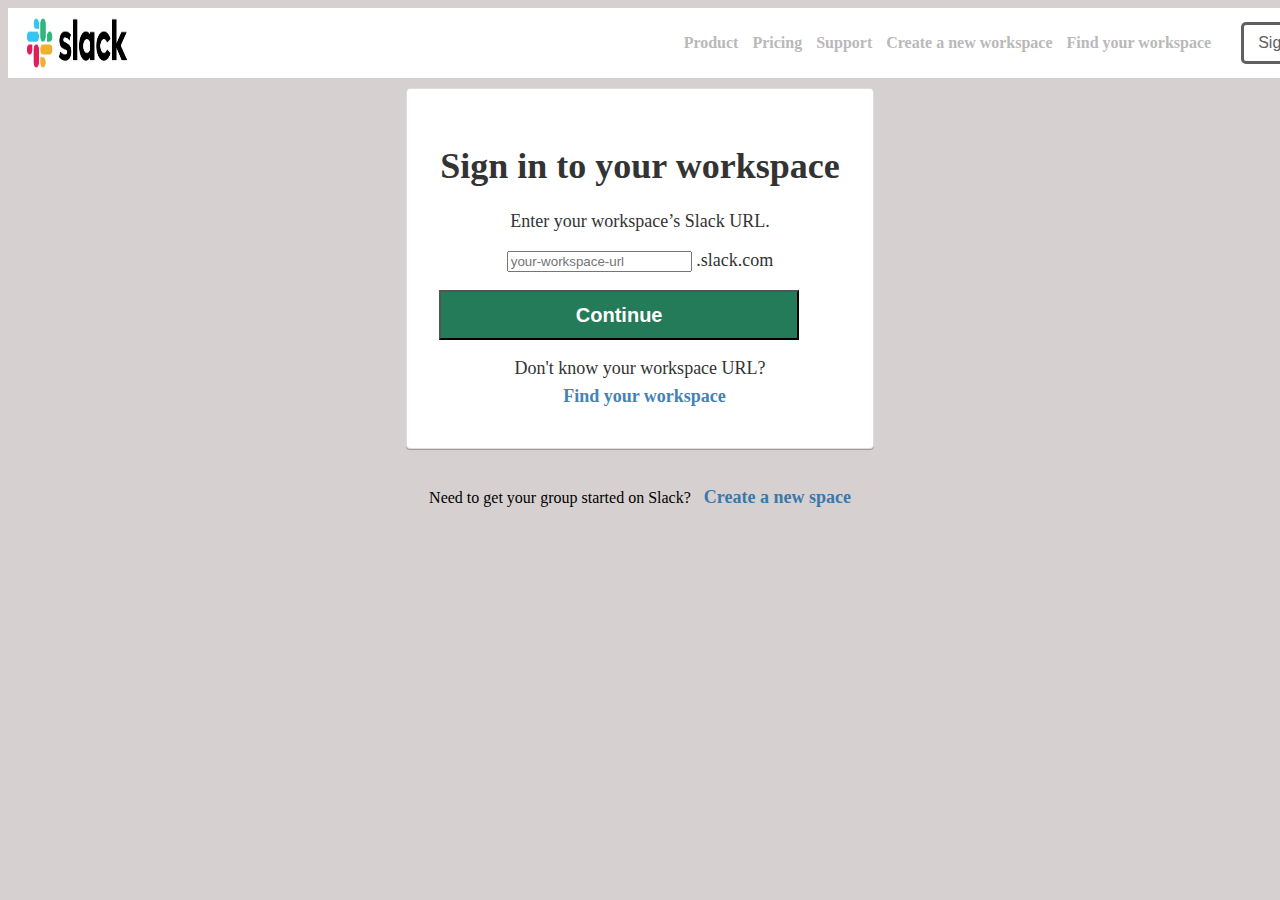
==== public/index.html @ 566ddbd0 "Estructuring files of the project" ====
<!DOCTYPE html>
<html lang="en">

<head>
  <meta charset="UTF-8">
  <meta name="viewport" content="width=device-width, initial-scale=1.0">
  <meta http-equiv="X-UA-Compatible" content="ie=edge">
  <title>Sign In</title>
  <link rel="stylesheet" href="./styles/login-styles.css">
  <link rel="stylesheet" href="https://use.fontawesome.com/releases/v5.8.2/css/all.css"
    integrity="sha384-oS3vJWv+0UjzBfQzYUhtDYW+Pj2yciDJxpsK1OYPAYjqT085Qq/1cq5FLXAZQ7Ay" crossorigin="anonymous">
</head>

<body>

  <div class="top-bar">
    <div class=right-part>
      <a class="logo-img" href="#"></a>
    </div>
    <ul class="left-part">
      <li>
        <a class="left-part__link" href="#">Product</a>
      </li>
      <li>
        <a class="left-part__link" href="#">Pricing</a>
      </li>
      <li>
        <a class="left-part__link" href="#">Support</a>
      </li>
      <li>
        <a class="left-part__link" href="">Create a new workspace</a>
      </li>
      <li>
        <a class="left-part__link" href="">Find your workspace</a>
      </li>
      <li>
        <button class="left-part__login" href="">Sign In</button>
      </li>
    </ul>
  </div>
  </div>

  <div class="div_form">
    <form class="form" name="login">
      <div class="form__group">
        <h1>Sign in to your workspace</h1>
        <p>Enter your workspace’s Slack URL.</p>
        <p class="form__input-place">
          <input id="my_user" name="usuario" type="text" class="form-control" placeholder="your-workspace-url">
          <span>.slack.com</span>
        </p>
      </div>
      <button onclick="Login()" class="form__button" type="button">Continue <i class="fas fa-arrow-right"></i></button>
      <p class="form__question">Don't know your workspace URL?
        <a class="form__remember">Find your workspace</a>
      </p>
    </form>
  </div>
  <div class="bottom">
    <p class="bottom__question">Need to get your group started on Slack?
      <a class="bottom__create" href="#">Create a new space</a>
    </p>
  </div>

  <script src="./js/login.js"></script>
</body>

</html>
---- public/styles/login-styles.css ----
body {
  background: rgb(214, 208, 208) !important;
}

.logo-img {
  background: url(../assets/slack_logo.png) left top no-repeat;
  background-size: 106px 60px;
  height: 55px;
  width: 160px;
  float: left;
  margin: 5px 0 0 1rem;
}

.left-part__login {
  border: 2px solid #606060;
  padding: 10px 14px 10px;
  line-height: 1em;
  text-decoration: none;
  color: #616061;
  background: white;
  border-radius: 4px;
  font-size: 12pt;
  margin-left: 17px;
  margin-right: 10px;
  box-shadow: 0 0 0 1px #616061;
  cursor: pointer;
}

.left-part__login:hover {
  color: black;
}

.top-bar {
  height: 70px;
  width: 1351px;
  background: #ffffff;
  display: flex;
  justify-content: space-between;
}

.top-bar a {
  text-decoration: none;
}

.right-part {
  display: flex;
  justify-content: center;
}

.right-part a {
  font-size: 20px;
}

.left-part {
  list-style-type: none;
  margin: 0 20px 0 0;
  padding: 0;
  float: right;
  line-height: 70px;
  display: block;
}

.left-part li {
  display: inline-block;
  justify-content: space-around;
  margin: 0 5px;
}

.left-part__link:hover {
  background: #e6e6e6;
  color: rgb(58, 54, 54);
}

.right-part a {
  font-weight: 900;
  color: black;
}

.left-part a {
  color: rgb(185, 185, 185);
  font-weight: 900;
}

.div_form {
  width: 37%;
  color: #333333;
  margin: 0 auto;
  padding: 10px 0;
  align-items: center;
  justify-content: space-around;
  display: flex;
  flex-wrap: wrap;
  height: 330px;
}

.form {
  background-color: #fff;
  border-radius: 0.25rem;
  box-shadow: 0 1px 0 rgba(0, 0, 0, 0.25);
  padding: 2rem 2rem 1rem;
  margin: 0 auto 2rem;
  position: relative;
  border: 1px solid #ddd;
}

.form__group {
  text-align: center;
  font-size: 18px;
}

.form_center {
  justify-self: center;
  padding: 25px;
}

.form__button {
  background: #237b5a;
  width: 360px;
  height: 50px;
  color: white;
  font-size: 20px;
  font-weight: 900;
}

.form__question {
  text-align: center !important;
  font-size: 18px;
}

.form__remember {
  font-size: 18px !important;
  text-decoration: none;
  color: #1363a3;
  display: inline-block;
  font-size: 15px;
  font-weight: 700;
  margin-left: 9px;
  position: relative;
  cursor: pointer;
  line-height: 1em;
  padding: 8px 7px 9px;
  border-radius: 5px;
  opacity: 0.8;
}

.bottom {
  margin-top: 60px;
  text-align: center;
}

.bottom__create {
  font-size: 18px !important;
  text-decoration: none;
  color: #1363a3;
  display: inline-block;
  font-size: 15px;
  font-weight: 700;
  margin-left: 9px;
  position: relative;
  cursor: pointer;
  line-height: 1em;
  border-radius: 5px;
  opacity: 0.8;
}

/* helpers */

.bwhite {
  background: #ffffff !important;
}

.inline {
  display: flex;
  flex-direction: row;
  align-items: center;
}
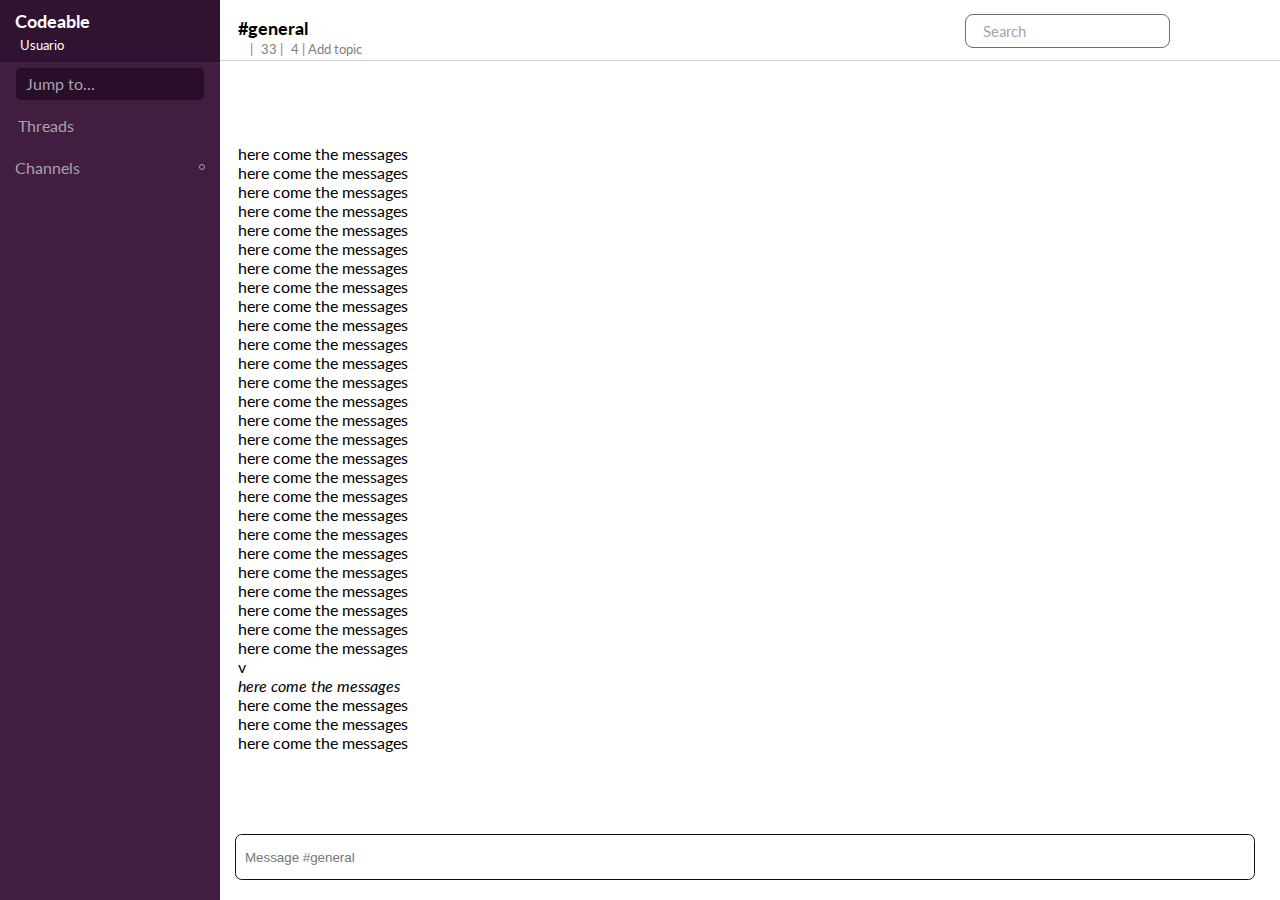
==== commit 7243f27c: "Add CSS details" ====
--- a/public/index.html
+++ b/public/index.html
@@ -1,68 +1,120 @@
 <!DOCTYPE html>
 <html lang="en">
+  <head>
+    <meta charset="UTF-8" />
+    <meta name="viewport" content="width=device-width, initial-scale=1.0" />
+    <meta http-equiv="X-UA-Compatible" content="ie=edge" />
+    <title>Slack Clone</title>
+    <link rel="stylesheet" href="style.css" />
+    <link
+      rel="stylesheet"
+      href="https://use.fontawesome.com/releases/v5.8.2/css/all.css"
+      integrity="sha384-oS3vJWv+0UjzBfQzYUhtDYW+Pj2yciDJxpsK1OYPAYjqT085Qq/1cq5FLXAZQ7Ay"
+      crossorigin="anonymous"
+    />
+    <link
+      href="https://fonts.googleapis.com/css?family=Lato&display=swap"
+      rel="stylesheet"
+    />
+  </head>
 
-<head>
-  <meta charset="UTF-8">
-  <meta name="viewport" content="width=device-width, initial-scale=1.0">
-  <meta http-equiv="X-UA-Compatible" content="ie=edge">
-  <title>Sign In</title>
-  <link rel="stylesheet" href="./styles/login-styles.css">
-  <link rel="stylesheet" href="https://use.fontawesome.com/releases/v5.8.2/css/all.css"
-    integrity="sha384-oS3vJWv+0UjzBfQzYUhtDYW+Pj2yciDJxpsK1OYPAYjqT085Qq/1cq5FLXAZQ7Ay" crossorigin="anonymous">
-</head>
-
-<body>
-
-  <div class="top-bar">
-    <div class=right-part>
-      <a class="logo-img" href="#"></a>
+  <body>
+    <div class="left-column">
+      <div class="user">
+        <div class="title-user">
+          <p class="codeable">Codeable <i class="fas fa-chevron-down"></i></p>
+          <p id="current_user" class="usuario">
+            <i class="fas fa-circle"></i> Usuario
+          </p>
+        </div>
+        <div class="bell">
+          <i class="far fa-bell"></i>
+          <span class="tooltiptext">Notifications</span>
+        </div>
+      </div>
+      <div class="jump-to">
+        <div class="left-part">
+          <i class="fas fa-search"></i>
+          <span>Jump to...</span>
+        </div>
+        <span class="directions">Ctrl + K</span>
+      </div>
+      <div class="threads"><i class="far fa-comment-dots"></i> Threads</div>
+      <div class="channels-list">
+        <div id="title-plus" class="title-plus">
+          <span>Channels</span>
+          <i class="fas fa-plus"></i>
+        </div>
+        <section id="channels"></section>
+      </div>
     </div>
-    <ul class="left-part">
-      <li>
-        <a class="left-part__link" href="#">Product</a>
-      </li>
-      <li>
-        <a class="left-part__link" href="#">Pricing</a>
-      </li>
-      <li>
-        <a class="left-part__link" href="#">Support</a>
-      </li>
-      <li>
-        <a class="left-part__link" href="">Create a new workspace</a>
-      </li>
-      <li>
-        <a class="left-part__link" href="">Find your workspace</a>
-      </li>
-      <li>
-        <button class="left-part__login" href="">Sign In</button>
-      </li>
-    </ul>
-  </div>
-  </div>
-
-  <div class="div_form">
-    <form class="form" name="login">
-      <div class="form__group">
-        <h1>Sign in to your workspace</h1>
-        <p>Enter your workspace’s Slack URL.</p>
-        <p class="form__input-place">
-          <input id="my_user" name="usuario" type="text" class="form-control" placeholder="your-workspace-url">
-          <span>.slack.com</span>
-        </p>
+    <div class="right-column">
+      <div class="header">
+        <div class="channel-info">
+          <p class="channel-title" id="channel-title">#general</p>
+          <div class="quick-options-and-topics">
+            <i class="far fa-star"></i> | <i class="far fa-user"></i> 33 |
+            <i class="fas fa-thumbtack"></i> 4 | Add topic
+          </div>
+        </div>
+        <div class="channel-options">
+          <i class="fas fa-phone"></i>
+          <i class="fas fa-info-circle"></i>
+          <i class="fas fa-cog"></i>
+          <div class="search-box">
+            <i class="fas fa-search"></i>
+            <span>Search</span>
+          </div>
+          <i class="fas fa-at"></i>
+          <i class="far fa-star"></i>
+          <i class="fas fa-ellipsis-v"></i>
+        </div>
       </div>
-      <button onclick="Login()" class="form__button" type="button">Continue <i class="fas fa-arrow-right"></i></button>
-      <p class="form__question">Don't know your workspace URL?
-        <a class="form__remember">Find your workspace</a>
-      </p>
-    </form>
-  </div>
-  <div class="bottom">
-    <p class="bottom__question">Need to get your group started on Slack?
-      <a class="bottom__create" href="#">Create a new space</a>
-    </p>
-  </div>
-
-  <script src="./js/login.js"></script>
-</body>
-
-</html>+      <div class="msg-display">
+        here come the messages
+        <p>here come the messages</p>
+        <p>here come the messages</p>
+        <p>here come the messages</p>
+        <p>here come the messages</p>
+        <p>here come the messages</p>
+        <p>here come the messages</p>
+        <p>here come the messages</p>
+        <p>here come the messages</p>
+        <p>here come the messages</p>
+        <p>here come the messages</p>
+        <p>here come the messages</p>
+        <p>here come the messages</p>
+        <p>here come the messages</p>
+        <p>here come the messages</p>
+        <p>here come the messages</p>
+        <p>here come the messages</p>
+        <p>here come the messages</p>
+        <p>here come the messages</p>
+        <p>here come the messages</p>
+        <p>here come the messages</p>
+        <p>here come the messages</p>
+        <p>here come the messages</p>
+        <p>here come the messages</p>
+        <p>here come the messages</p>
+        <p>here come the messages</p>
+        <p>here come the messages</p>
+        v
+        <var> <p>here come the messages</p></var>
+        <p>here come the messages</p>
+        <p>here come the messages</p>
+        <p>here come the messages</p>
+      </div>
+      <div class="input-msg">
+        <form action="sendmessage">
+          <input
+            type="text"
+            id="input-message"
+            class="input-message"
+            placeholder="Message #general"
+          />
+        </form>
+      </div>
+    </div>
+    <script src="main.js"></script>
+  </body>
+</html>
--- a/public/style.css
+++ b/public/style.css
@@ -0,0 +1,344 @@
+body {
+  display: grid;
+  grid-template-columns: 220px 1fr;
+  margin: 0px;
+  font-family: "Lato", sans-serif;
+}
+
+p {
+  margin: 0px;
+  padding: 0px;
+}
+
+span {
+  color: #a7a3a8;
+}
+
+.left-column {
+  display: flex;
+  flex-direction: column;
+  align-items: center;
+  background-color: #411d40;
+  height: 100vh;
+}
+
+.left-column p {
+  color: #a7a3a8;
+}
+
+.fa-chevron-down,
+.fa-bell,
+.fa-plus {
+  color: #a7a3a8 !important;
+}
+
+.fa-chevron-down,
+.fa-plus {
+  font-size: 8px;
+}
+
+.fa-chevron-down {
+  margin-left: 6px;
+}
+
+.fa-plus {
+  border: 1px solid #a7a3a8;
+  border-radius: 50%;
+  padding: 2px;
+  font-size: 10px;
+}
+
+.fa-plus:hover {
+  color: whitesmoke !important;
+}
+
+.fa-bell {
+  padding-top: 2px;
+  padding-right: 2px;
+  font-size: 20px;
+}
+
+.bell .tooltiptext {
+  visibility: hidden;
+  width: 120px;
+  background-color: black;
+  color: #fff;
+  text-align: center;
+  padding: 3px 0;
+  border-radius: 6px;
+  position: absolute;
+  z-index: 1;
+  margin-left: -11px;
+  font-size: 15px;
+}
+
+.bell:hover .tooltiptext {
+  visibility: visible;
+}
+
+.fa-circle {
+  color: rgb(70, 168, 127);
+  font-size: 9px;
+  margin-right: 5px;
+}
+
+.user {
+  display: flex;
+  flex-direction: row;
+  justify-content: space-between;
+  padding-top: 10px;
+  padding-bottom: 9px;
+  width: 100%;
+}
+
+.user:hover {
+  background-color: #301231;
+  cursor: pointer;
+}
+
+.user:hover .usuario {
+  color: white !important;
+}
+
+.fa-bell:hover {
+  color: white !important;
+}
+
+.title-user {
+  padding-left: 15px;
+}
+
+.bell {
+  padding-right: 15px;
+}
+
+.codeable {
+  font-size: 18px;
+  font-weight: bold;
+  display: flex;
+  align-items: center;
+  color: white !important;
+}
+
+.usuario {
+  display: flex;
+  align-items: center;
+  font-size: 13px;
+  margin-top: 5px;
+}
+
+.jump-to {
+  display: flex;
+  flex-direction: row;
+  justify-content: space-between;
+  width: 80%;
+  padding: 0.4em;
+  background-color: #280e29;
+  font-size: 16px;
+  border-radius: 0.3em;
+  margin-top: 6px;
+}
+
+.fa-search {
+  font-size: 12px;
+  color: #a7a3a8;
+  margin-left: 2px;
+  margin-right: 2px;
+}
+
+.directions {
+  visibility: hidden;
+}
+
+.jump-to:hover {
+  cursor: pointer;
+}
+
+.jump-to:hover .directions {
+  visibility: visible;
+}
+
+.threads {
+  font-size: 15.5px;
+  width: 88%;
+  display: flex;
+  color: #a7a3a8;
+  margin-top: 13px;
+  margin-bottom: 20px;
+  padding-left: 7px;
+  padding-right: 7px;
+  padding-top: 4px;
+  padding-bottom: 3px;
+}
+
+.threads:hover {
+  background-color: #301231;
+  cursor: pointer;
+}
+
+.fa-comment-dots {
+  margin-right: 5px;
+}
+
+.channels-list {
+  width: 86%;
+}
+
+.title-plus {
+  display: flex;
+  flex-direction: row;
+  justify-content: space-between;
+  align-items: center;
+  margin-bottom: 8px;
+}
+
+.title-plus:hover {
+  cursor: pointer;
+}
+
+.title-plus:hover span {
+  color: white !important;
+}
+
+.channel-item {
+  padding-top: 3px;
+  padding-bottom: 3px;
+}
+
+.channel-item:hover {
+  background-color: #301231;
+  cursor: pointer;
+}
+
+.right-column {
+  display: flex;
+  flex-direction: column;
+  height: 100vh;
+  justify-content: space-between;
+  align-items: center;
+}
+
+.header {
+  display: flex;
+  justify-content: space-between;
+  height: 42px;
+  width: 100%;
+  align-items: center;
+  padding-top: 11px;
+  padding-bottom: 7px;
+  border-bottom: 1px solid lightgray;
+}
+
+.channel-info {
+  margin-top: 10px;
+  margin-left: 18px;
+}
+
+.channel-title {
+  font-weight: bolder;
+  font-size: 18px;
+  margin-bottom: 2px;
+}
+
+.quick-options-and-topics {
+  font-size: 13px;
+  color: #827f83;
+}
+
+.channel-options {
+  display: flex;
+  align-items: center;
+}
+
+.fa-star {
+  padding-right: 3px;
+}
+
+.fa-user {
+  padding-left: 3px;
+  padding-right: 2px;
+}
+
+.fa-thumbtack {
+  padding-left: 3px;
+  padding-right: 2px;
+}
+
+.fa-phone,
+.fa-info-circle,
+.fa-cog,
+.fa-at,
+.fa-star,
+.fa-ellipsis-v {
+  height: 22px;
+  width: 22px;
+  padding: 6px;
+  color: #827f83;
+}
+
+.fa-user:hover,
+.fa-thumbtack:hover,
+.fa-phone:hover,
+.fa-info-circle:hover,
+.fa-cog:hover,
+.fa-ellipsis-v:hover {
+  color: rgb(48, 96, 158);
+  cursor: pointer;
+}
+
+.fa-star:hover {
+  color: yellow;
+  cursor: pointer;
+}
+
+.fa-at:hover {
+  color: red;
+  cursor: pointer;
+}
+
+.search-box {
+  height: 32px;
+  width: 195px;
+  border-radius: 0.5em;
+  padding-left: 0.5em;
+  border: 1px solid rgb(110, 110, 110);
+  color: rgb(196, 196, 196);
+  display: flex;
+  align-items: center;
+  margin-right: 8px;
+  margin-bottom: 3px;
+}
+
+.search-box span {
+  margin-left: 5px;
+  font-size: 15px;
+}
+
+.search-box .fa-search {
+  font-size: 15px;
+}
+
+.search-box:hover span,
+.search-box:hover .fa-search {
+  color: rgb(48, 96, 158);
+  cursor: pointer;
+}
+
+.input-msg {
+  width: 100%;
+}
+
+.msg-display {
+  overflow-y: auto;
+  width: 98%;
+  padding-left: 15px;
+}
+
+.input-message {
+  padding: 9px 66px 9px 9px;
+  margin: 0px 15px 20px 15px;
+  width: 89%;
+  height: 26px;
+  border: 1px solid rgb(15, 15, 15);
+  border-radius: 0.5em;
+}
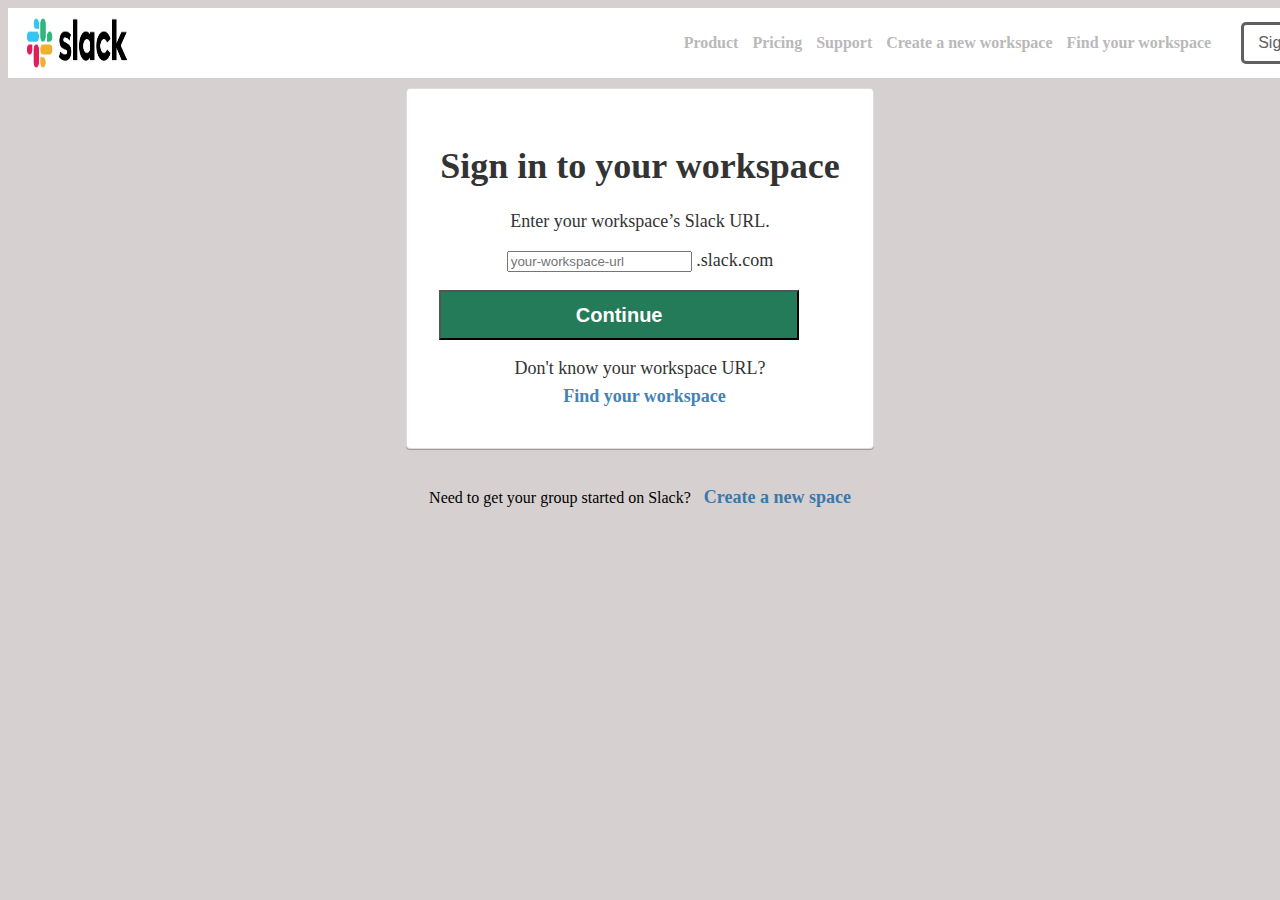
==== commit d1601762: "Add CSS for header and message input box, and hovers" ====
--- a/public/index.html
+++ b/public/index.html
@@ -1,120 +1,64 @@
 <!DOCTYPE html>
 <html lang="en">
   <head>
-    <meta charset="UTF-8" />
-    <meta name="viewport" content="width=device-width, initial-scale=1.0" />
-    <meta http-equiv="X-UA-Compatible" content="ie=edge" />
-    <title>Slack Clone</title>
-    <link rel="stylesheet" href="style.css" />
-    <link
-      rel="stylesheet"
-      href="https://use.fontawesome.com/releases/v5.8.2/css/all.css"
-      integrity="sha384-oS3vJWv+0UjzBfQzYUhtDYW+Pj2yciDJxpsK1OYPAYjqT085Qq/1cq5FLXAZQ7Ay"
-      crossorigin="anonymous"
-    />
-    <link
-      href="https://fonts.googleapis.com/css?family=Lato&display=swap"
-      rel="stylesheet"
-    />
+    <meta charset="UTF-8">
+    <meta name="viewport" content="width=device-width, initial-scale=1.0">
+    <meta http-equiv="X-UA-Compatible" content="ie=edge">
+    <title>Sign In</title>
+    <link rel="stylesheet" href="./styles/login-styles.css">
+    <link rel="stylesheet" href="https://use.fontawesome.com/releases/v5.8.2/css/all.css"
+      integrity="sha384-oS3vJWv+0UjzBfQzYUhtDYW+Pj2yciDJxpsK1OYPAYjqT085Qq/1cq5FLXAZQ7Ay" crossorigin="anonymous">
   </head>
+  <body>
+    <div class="top-bar">
+      <div class=right-part>
+        <a class="logo-img" href="#"></a>
+      </div>
+      <ul class="left-part">
+        <li>
+          <a class="left-part__link" href="#">Product</a>
+        </li>
+        <li>
+          <a class="left-part__link" href="#">Pricing</a>
+        </li>
+        <li>
+          <a class="left-part__link" href="#">Support</a>
+        </li>
+        <li>
+          <a class="left-part__link" href="">Create a new workspace</a>
+        </li>
+        <li>
+          <a class="left-part__link" href="">Find your workspace</a>
+        </li>
+        <li>
+          <button class="left-part__login" href="">Sign In</button>
+        </li>
+      </ul>
+    </div>
+    </div>
 
-  <body>
-    <div class="left-column">
-      <div class="user">
-        <div class="title-user">
-          <p class="codeable">Codeable <i class="fas fa-chevron-down"></i></p>
-          <p id="current_user" class="usuario">
-            <i class="fas fa-circle"></i> Usuario
+    <div class="div_form">
+      <form class="form" name="login">
+        <div class="form__group">
+          <h1>Sign in to your workspace</h1>
+          <p>Enter your workspace’s Slack URL.</p>
+          <p class="form__input-place">
+            <input id="my_user" name="usuario" type="text" class="form-control" placeholder="your-workspace-url">
+            <span>.slack.com</span>
           </p>
         </div>
-        <div class="bell">
-          <i class="far fa-bell"></i>
-          <span class="tooltiptext">Notifications</span>
-        </div>
-      </div>
-      <div class="jump-to">
-        <div class="left-part">
-          <i class="fas fa-search"></i>
-          <span>Jump to...</span>
-        </div>
-        <span class="directions">Ctrl + K</span>
-      </div>
-      <div class="threads"><i class="far fa-comment-dots"></i> Threads</div>
-      <div class="channels-list">
-        <div id="title-plus" class="title-plus">
-          <span>Channels</span>
-          <i class="fas fa-plus"></i>
-        </div>
-        <section id="channels"></section>
-      </div>
+        <button onclick="Login()" class="form__button" type="button">Continue <i class="fas fa-arrow-right"></i></button>
+        <p class="form__question">Don't know your workspace URL?
+          <a class="form__remember">Find your workspace</a>
+        </p>
+      </form>
     </div>
-    <div class="right-column">
-      <div class="header">
-        <div class="channel-info">
-          <p class="channel-title" id="channel-title">#general</p>
-          <div class="quick-options-and-topics">
-            <i class="far fa-star"></i> | <i class="far fa-user"></i> 33 |
-            <i class="fas fa-thumbtack"></i> 4 | Add topic
-          </div>
-        </div>
-        <div class="channel-options">
-          <i class="fas fa-phone"></i>
-          <i class="fas fa-info-circle"></i>
-          <i class="fas fa-cog"></i>
-          <div class="search-box">
-            <i class="fas fa-search"></i>
-            <span>Search</span>
-          </div>
-          <i class="fas fa-at"></i>
-          <i class="far fa-star"></i>
-          <i class="fas fa-ellipsis-v"></i>
-        </div>
-      </div>
-      <div class="msg-display">
-        here come the messages
-        <p>here come the messages</p>
-        <p>here come the messages</p>
-        <p>here come the messages</p>
-        <p>here come the messages</p>
-        <p>here come the messages</p>
-        <p>here come the messages</p>
-        <p>here come the messages</p>
-        <p>here come the messages</p>
-        <p>here come the messages</p>
-        <p>here come the messages</p>
-        <p>here come the messages</p>
-        <p>here come the messages</p>
-        <p>here come the messages</p>
-        <p>here come the messages</p>
-        <p>here come the messages</p>
-        <p>here come the messages</p>
-        <p>here come the messages</p>
-        <p>here come the messages</p>
-        <p>here come the messages</p>
-        <p>here come the messages</p>
-        <p>here come the messages</p>
-        <p>here come the messages</p>
-        <p>here come the messages</p>
-        <p>here come the messages</p>
-        <p>here come the messages</p>
-        <p>here come the messages</p>
-        v
-        <var> <p>here come the messages</p></var>
-        <p>here come the messages</p>
-        <p>here come the messages</p>
-        <p>here come the messages</p>
-      </div>
-      <div class="input-msg">
-        <form action="sendmessage">
-          <input
-            type="text"
-            id="input-message"
-            class="input-message"
-            placeholder="Message #general"
-          />
-        </form>
-      </div>
+    <div class="bottom">
+      <p class="bottom__question">Need to get your group started on Slack?
+        <a class="bottom__create" href="#">Create a new space</a>
+      </p>
     </div>
-    <script src="main.js"></script>
+
+    <script src="./js/login.js"></script>
   </body>
 </html>
--- a/public/styles/login-styles.css
+++ b/public/styles/login-styles.css
@@ -0,0 +1,176 @@
+body {
+  background: rgb(214, 208, 208) !important;
+}
+
+.logo-img {
+  background: url(../assets/slack_logo.png) left top no-repeat;
+  background-size: 106px 60px;
+  height: 55px;
+  width: 160px;
+  float: left;
+  margin: 5px 0 0 1rem;
+}
+
+.left-part__login {
+  border: 2px solid #606060;
+  padding: 10px 14px 10px;
+  line-height: 1em;
+  text-decoration: none;
+  color: #616061;
+  background: white;
+  border-radius: 4px;
+  font-size: 12pt;
+  margin-left: 17px;
+  margin-right: 10px;
+  box-shadow: 0 0 0 1px #616061;
+  cursor: pointer;
+}
+
+.left-part__login:hover {
+  color: black;
+}
+
+.top-bar {
+  height: 70px;
+  width: 1351px;
+  background: #ffffff;
+  display: flex;
+  justify-content: space-between;
+}
+
+.top-bar a {
+  text-decoration: none;
+}
+
+.right-part {
+  display: flex;
+  justify-content: center;
+}
+
+.right-part a {
+  font-size: 20px;
+}
+
+.left-part {
+  list-style-type: none;
+  margin: 0 20px 0 0;
+  padding: 0;
+  float: right;
+  line-height: 70px;
+  display: block;
+}
+
+.left-part li {
+  display: inline-block;
+  justify-content: space-around;
+  margin: 0 5px;
+}
+
+.left-part__link:hover {
+  background: #e6e6e6;
+  color: rgb(58, 54, 54);
+}
+
+.right-part a {
+  font-weight: 900;
+  color: black;
+}
+
+.left-part a {
+  color: rgb(185, 185, 185);
+  font-weight: 900;
+}
+
+.div_form {
+  width: 37%;
+  color: #333333;
+  margin: 0 auto;
+  padding: 10px 0;
+  align-items: center;
+  justify-content: space-around;
+  display: flex;
+  flex-wrap: wrap;
+  height: 330px;
+}
+
+.form {
+  background-color: #fff;
+  border-radius: 0.25rem;
+  box-shadow: 0 1px 0 rgba(0, 0, 0, 0.25);
+  padding: 2rem 2rem 1rem;
+  margin: 0 auto 2rem;
+  position: relative;
+  border: 1px solid #ddd;
+}
+
+.form__group {
+  text-align: center;
+  font-size: 18px;
+}
+
+.form_center {
+  justify-self: center;
+  padding: 25px;
+}
+
+.form__button {
+  background: #237b5a;
+  width: 360px;
+  height: 50px;
+  color: white;
+  font-size: 20px;
+  font-weight: 900;
+}
+
+.form__question {
+  text-align: center !important;
+  font-size: 18px;
+}
+
+.form__remember {
+  font-size: 18px !important;
+  text-decoration: none;
+  color: #1363a3;
+  display: inline-block;
+  font-size: 15px;
+  font-weight: 700;
+  margin-left: 9px;
+  position: relative;
+  cursor: pointer;
+  line-height: 1em;
+  padding: 8px 7px 9px;
+  border-radius: 5px;
+  opacity: 0.8;
+}
+
+.bottom {
+  margin-top: 60px;
+  text-align: center;
+}
+
+.bottom__create {
+  font-size: 18px !important;
+  text-decoration: none;
+  color: #1363a3;
+  display: inline-block;
+  font-size: 15px;
+  font-weight: 700;
+  margin-left: 9px;
+  position: relative;
+  cursor: pointer;
+  line-height: 1em;
+  border-radius: 5px;
+  opacity: 0.8;
+}
+
+/* helpers */
+
+.bwhite {
+  background: #ffffff !important;
+}
+
+.inline {
+  display: flex;
+  flex-direction: row;
+  align-items: center;
+}
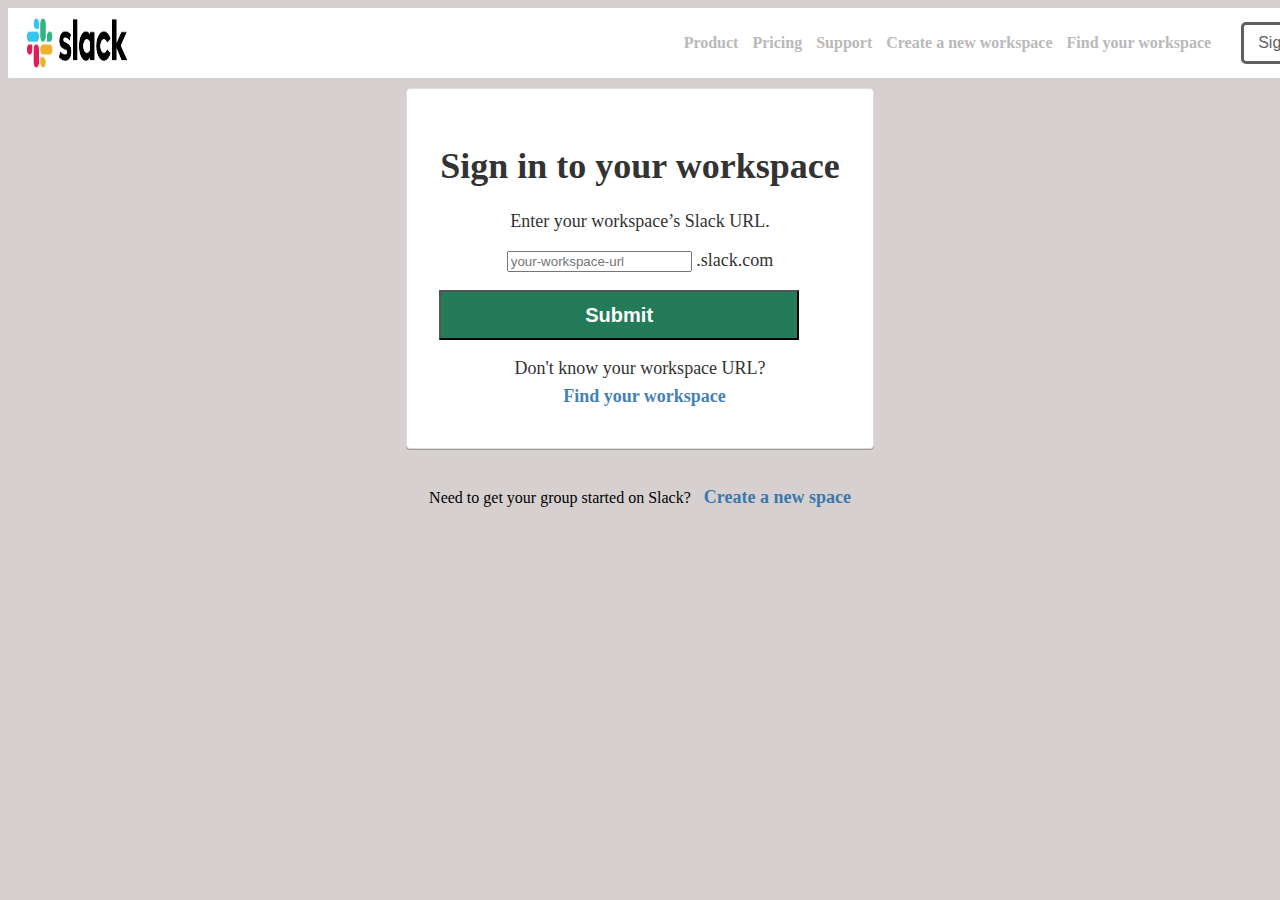
==== commit c7a8ab7c: "Fix login bug" ====
--- a/public/index.html
+++ b/public/index.html
@@ -38,7 +38,7 @@
     </div>
 
     <div class="div_form">
-      <form class="form" name="login">
+      <form class="form" name="login" action="javascript:Login();">
         <div class="form__group">
           <h1>Sign in to your workspace</h1>
           <p>Enter your workspace’s Slack URL.</p>
@@ -47,7 +47,7 @@
             <span>.slack.com</span>
           </p>
         </div>
-        <button onclick="Login()" class="form__button" type="button">Continue <i class="fas fa-arrow-right"></i></button>
+        <input type="submit" onclick="Login()" class="form__button" type="button"></i></input>
         <p class="form__question">Don't know your workspace URL?
           <a class="form__remember">Find your workspace</a>
         </p>
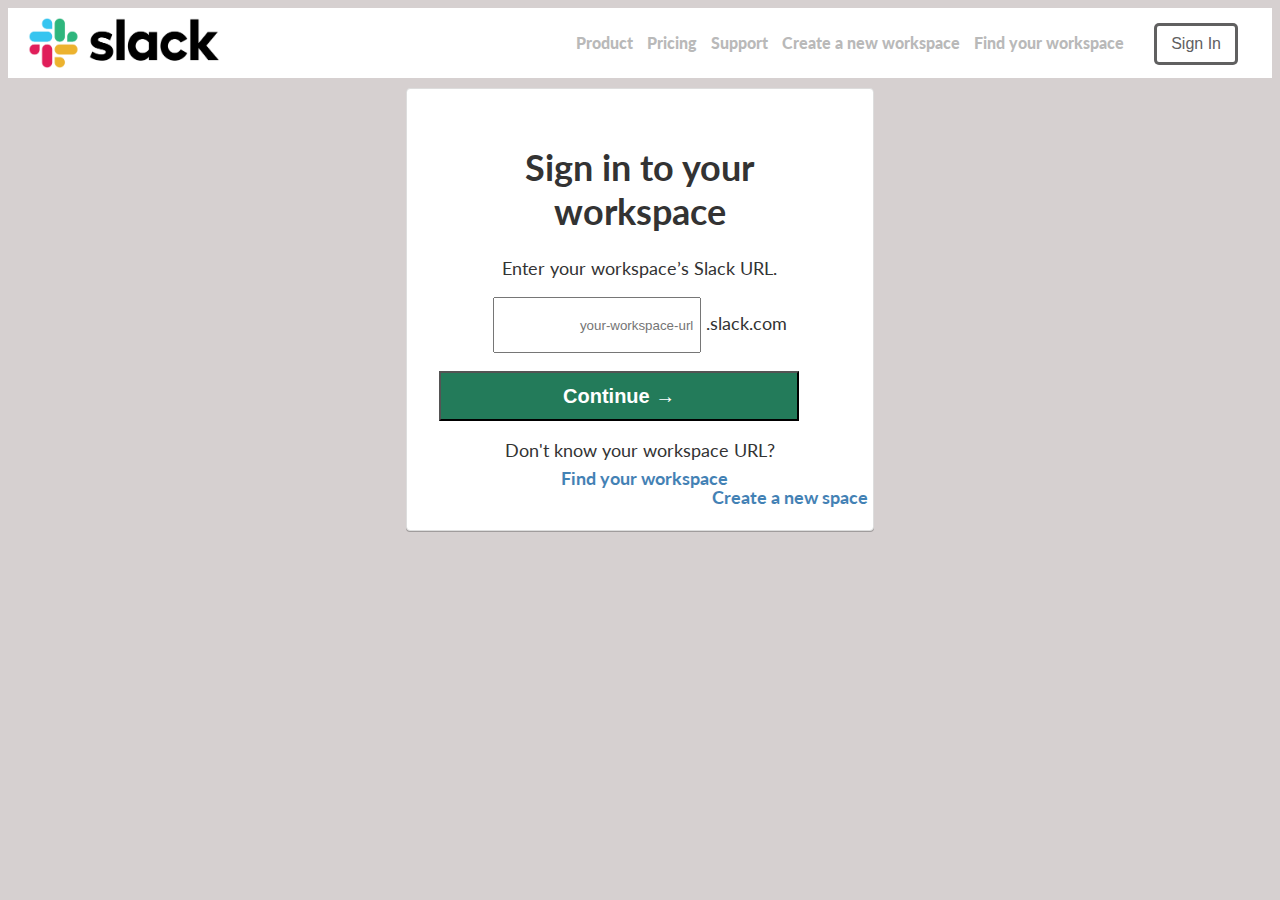
==== commit 9863ffea: "Improve Login page CSS" ====
--- a/public/index.html
+++ b/public/index.html
@@ -8,6 +8,10 @@
     <link rel="stylesheet" href="./styles/login-styles.css">
     <link rel="stylesheet" href="https://use.fontawesome.com/releases/v5.8.2/css/all.css"
       integrity="sha384-oS3vJWv+0UjzBfQzYUhtDYW+Pj2yciDJxpsK1OYPAYjqT085Qq/1cq5FLXAZQ7Ay" crossorigin="anonymous">
+    <link
+      href="https://fonts.googleapis.com/css?family=Lato&display=swap"
+      rel="stylesheet"
+    />
   </head>
   <body>
     <div class="top-bar">
@@ -38,16 +42,16 @@
     </div>
 
     <div class="div_form">
-      <form class="form" name="login" action="javascript:Login();">
+      <form class="form" name="login" action="./main.html" onsubmit="Login()" id="login-form">
         <div class="form__group">
           <h1>Sign in to your workspace</h1>
           <p>Enter your workspace’s Slack URL.</p>
           <p class="form__input-place">
-            <input id="my_user" name="usuario" type="text" class="form-control" placeholder="your-workspace-url">
+            <input id="my_user" name="usuario" type="text" class="form-control" placeholder="your-workspace-url ">
             <span>.slack.com</span>
           </p>
         </div>
-        <input type="submit" onclick="Login()" class="form__button" type="button"></i></input>
+        <input type="submit" class="form__button" value="Continue &#8594;"></input>
         <p class="form__question">Don't know your workspace URL?
           <a class="form__remember">Find your workspace</a>
         </p>
--- a/public/styles/login-styles.css
+++ b/public/styles/login-styles.css
@@ -1,12 +1,13 @@
 body {
   background: rgb(214, 208, 208) !important;
+  font-family: "Lato", sans-serif;
 }
 
 .logo-img {
   background: url(../assets/slack_logo.png) left top no-repeat;
-  background-size: 106px 60px;
+  background-size: 200px 60px;
   height: 55px;
-  width: 160px;
+  width: 200px;
   float: left;
   margin: 5px 0 0 1rem;
 }
@@ -32,7 +33,7 @@
 
 .top-bar {
   height: 70px;
-  width: 1351px;
+  width: 100%;
   background: #ffffff;
   display: flex;
   justify-content: space-between;
@@ -122,6 +123,15 @@
   font-weight: 900;
 }
 
+#my_user {
+  height: 50px;
+  width: 200px;
+}
+
+#my_user[type="text"] {
+  text-align: right;
+}
+
 .form__question {
   text-align: center !important;
   font-size: 18px;
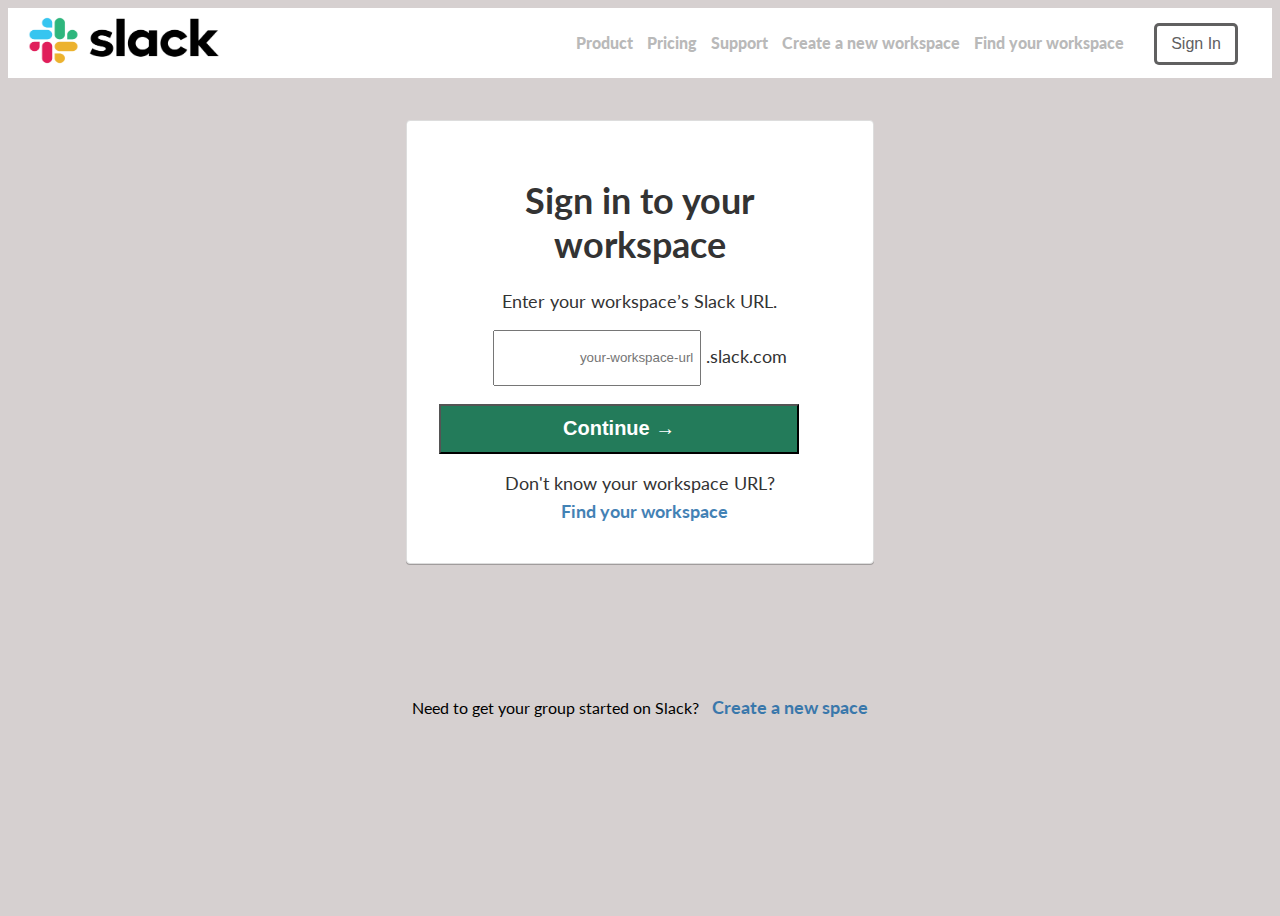
==== commit a8c4d1ac: "Add responsive to login" ====
--- a/public/index.html
+++ b/public/index.html
@@ -12,12 +12,15 @@
       href="https://fonts.googleapis.com/css?family=Lato&display=swap"
       rel="stylesheet"
     />
+    <link rel="icon" href="./assets/favicon.ico">
   </head>
   <body>
-    <div class="top-bar">
+    <nav class="top-bar">
       <div class=right-part>
-        <a class="logo-img" href="#"></a>
+        <a class="logo-img" href="#"><img src="./assets/slack_logo.png" alt="slack logo"></a>
       </div>
+      <label for="hamburger">&#9776;</label>
+      <input type="checkbox" id="hamburger"/>
       <ul class="left-part">
         <li>
           <a class="left-part__link" href="#">Product</a>
@@ -38,8 +41,7 @@
           <button class="left-part__login" href="">Sign In</button>
         </li>
       </ul>
-    </div>
-    </div>
+    </nav>
 
     <div class="div_form">
       <form class="form" name="login" action="./main.html" onsubmit="Login()" id="login-form">
--- a/public/styles/login-styles.css
+++ b/public/styles/login-styles.css
@@ -1,11 +1,10 @@
 body {
   background: rgb(214, 208, 208) !important;
   font-family: "Lato", sans-serif;
-}
-
-.logo-img {
-  background: url(../assets/slack_logo.png) left top no-repeat;
-  background-size: 200px 60px;
+  height: 100vh;
+}
+
+.logo-img img {
   height: 55px;
   width: 200px;
   float: left;
@@ -43,6 +42,11 @@
   text-decoration: none;
 }
 
+.top-bar label,
+#hamburger {
+  display: none;
+}
+
 .right-part {
   display: flex;
   justify-content: center;
@@ -65,6 +69,7 @@
   display: inline-block;
   justify-content: space-around;
   margin: 0 5px;
+  box-sizing: border-box;
 }
 
 .left-part__link:hover {
@@ -91,7 +96,7 @@
   justify-content: space-around;
   display: flex;
   flex-wrap: wrap;
-  height: 330px;
+  height: 60%;
 }
 
 .form {
@@ -184,3 +189,31 @@
   flex-direction: row;
   align-items: center;
 }
+
+/* responsive */
+
+@media (max-width: 768px) {
+  .top-bar label {
+    display: inline-block;
+    color: grey;
+    font-style: normal;
+    font-size: 1.2em;
+    padding: 10px;
+  }
+
+  .top-bar ul li {
+    display: block;
+  }
+  .top-bar ul li {
+    border-top: 1px solid #333;
+    background-color: black;
+  }
+
+  .top-bar ul {
+    display: none;
+    z-index: 1;
+  }
+  .top-bar input:checked ~ ul {
+    display: block;
+  }
+}
